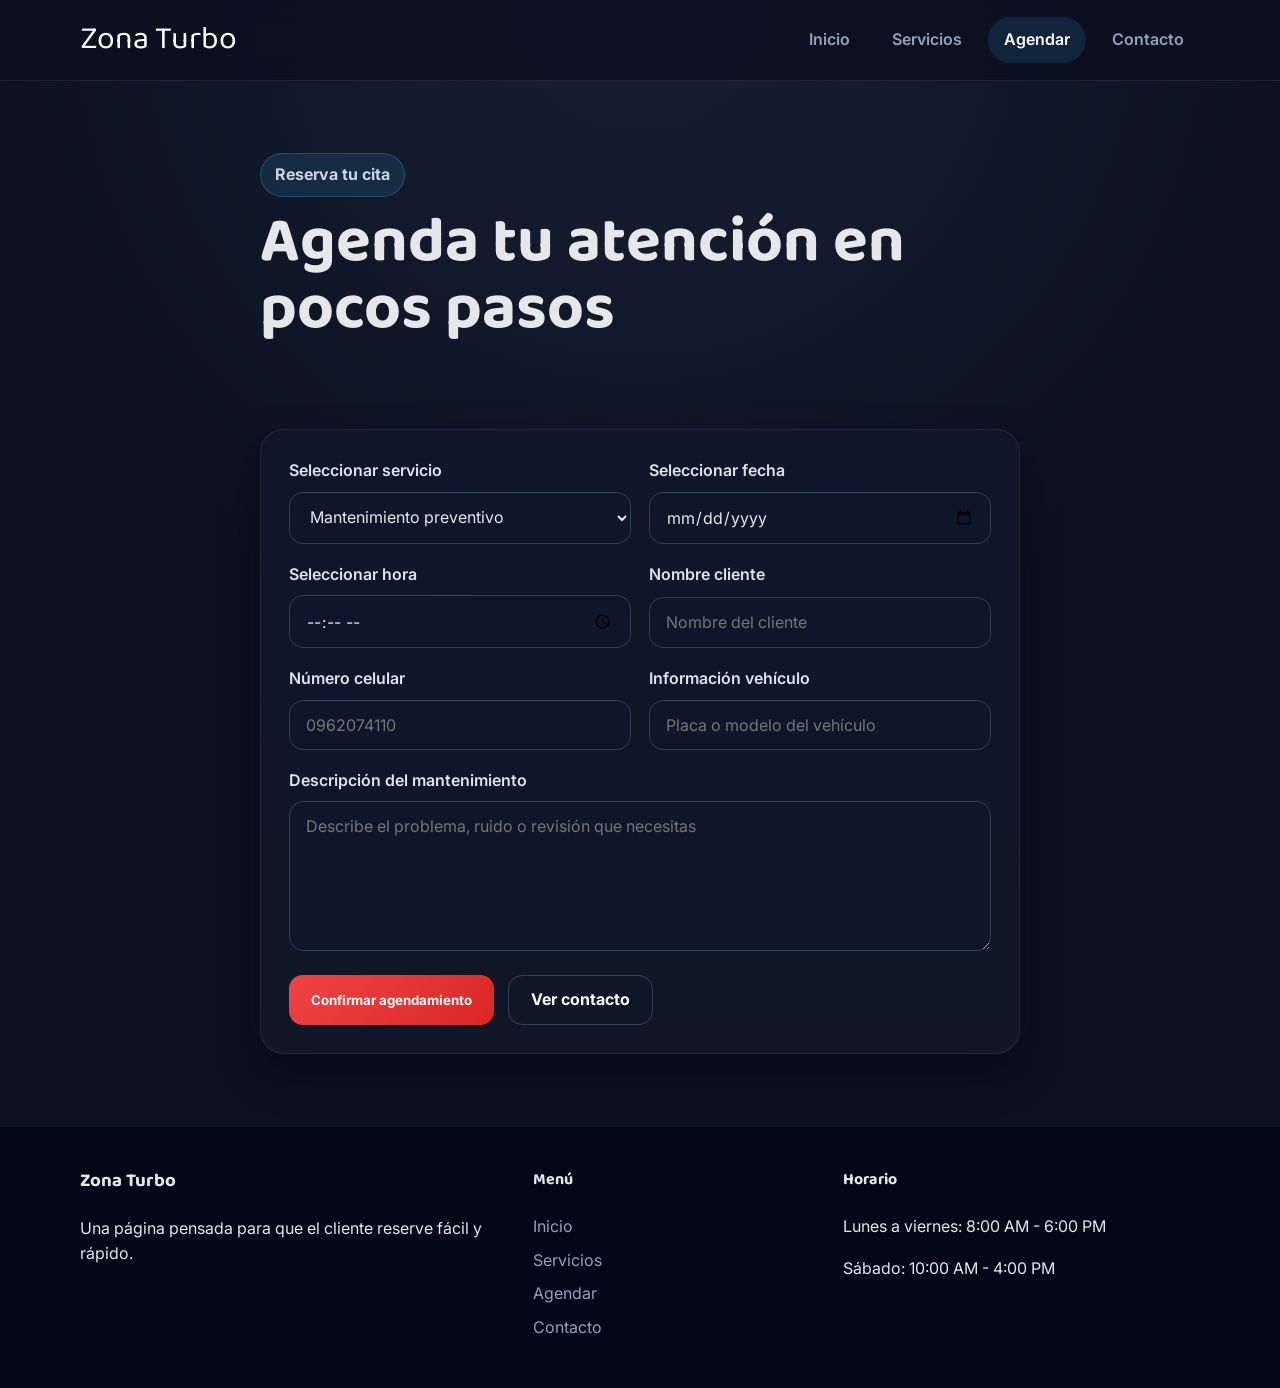
==== agendar.html @ ae723f56 "feat: segunda fase - navegacion completa, servicios, agendar y contacto con estilo oscuro unificado" ====
<!DOCTYPE html>
<html lang="es">
<head>
  <meta charset="UTF-8">
  <meta name="viewport" content="width=device-width, initial-scale=1.0">
  <title>Agendar | Zona Turbo</title>
  <meta name="description" content="Agenda tu cita de mantenimiento o revisión en Zona Turbo.">
  <link rel="preconnect" href="https://fonts.googleapis.com">
  <link rel="preconnect" href="https://fonts.gstatic.com" crossorigin>
  <link href="https://fonts.googleapis.com/css2?family=Baloo+2:wght@400;600;700&family=Inter:wght@400;500;600;700&display=swap" rel="stylesheet">
  <link rel="stylesheet" href="style.css">
</head>
<body>
  <header class="site-header">
    <div class="container nav-wrap">
      <a class="brand" href="index.html">Zona Turbo</a>
      <nav class="main-nav" aria-label="Principal">
        <a href="index.html">Inicio</a>
        <a href="servicios.html">Servicios</a>
        <a class="active" href="agendar.html">Agendar</a>
        <a href="contacto.html">Contacto</a>
      </nav>
    </div>
  </header>

  <main>
    <section class="page-top">
      <div class="container narrow">
        <span class="eyebrow">Reserva tu cita</span>
        <h1>Agenda tu atención en pocos pasos</h1>
      </div>
    </section>

    <section class="section">
      <div class="container narrow">
        <form class="booking-form card">
          <div class="form-grid two-col">
            <label>
              <span>Seleccionar servicio</span>
              <select>
                <option>Mantenimiento preventivo</option>
                <option>Revisión de frenos</option>
                <option>Revisión de suspensión</option>
                <option>Diagnóstico de motor</option>
                <option>Revisión de transmisión</option>
              </select>
            </label>
            <label>
              <span>Seleccionar fecha</span>
              <input type="date">
            </label>
          </div>

          <div class="form-grid two-col">
            <label>
              <span>Seleccionar hora</span>
              <input type="time">
            </label>
            <label>
              <span>Nombre cliente</span>
              <input type="text" placeholder="Nombre del cliente">
            </label>
          </div>

          <div class="form-grid two-col">
            <label>
              <span>Número celular</span>
              <input type="tel" placeholder="0962074110">
            </label>
            <label>
              <span>Información vehículo</span>
              <input type="text" placeholder="Placa o modelo del vehículo">
            </label>
          </div>

          <label>
            <span>Descripción del mantenimiento</span>
            <textarea rows="6" placeholder="Describe el problema, ruido o revisión que necesitas"></textarea>
          </label>

          <div class="hero-actions">
            <button class="btn btn-primary" type="submit">Confirmar agendamiento</button>
            <a class="btn btn-secondary" href="contacto.html">Ver contacto</a>
          </div>
        </form>
      </div>
    </section>
  </main>

  <footer class="site-footer">
    <div class="container footer-grid">
      <div>
        <h3>Zona Turbo</h3>
        <p>Una página pensada para que el cliente reserve fácil y rápido.</p>
      </div>
      <div>
        <h4>Menú</h4>
        <a href="index.html">Inicio</a>
        <a href="servicios.html">Servicios</a>
        <a href="agendar.html">Agendar</a>
        <a href="contacto.html">Contacto</a>
      </div>
      <div>
        <h4>Horario</h4>
        <p>Lunes a viernes: 8:00 AM - 6:00 PM</p>
        <p>Sábado: 10:00 AM - 4:00 PM</p>
      </div>
    </div>
  </footer>
</body>
</html>
---- style.css ----
:root {
  --bg: #0b1120;
  --bg-soft: #111827;
  --surface: #0f172a;
  --surface-2: #1e293b;
  --line: #334155;
  --text: #e5e7eb;
  --muted: #94a3b8;
  --primary: #ef4444;
  --primary-dark: #dc2626;
  --accent: #38bdf8;
  --shadow: 0 18px 40px rgba(2, 6, 23, 0.45);
}

* {
  box-sizing: border-box;
}

html {
  scroll-behavior: smooth;
}

body {
  margin: 0;
  font-family: 'Inter', sans-serif;
  background: radial-gradient(circle at top, #172033 0%, var(--bg) 45%);
  color: var(--text);
  line-height: 1.6;
}

a {
  color: inherit;
  text-decoration: none;
}

img {
  max-width: 100%;
  display: block;
}

.container {
  width: min(1120px, calc(100% - 32px));
  margin: 0 auto;
}

.narrow {
  width: min(760px, 100%);
}

.brand,
h1, h2, h3, h4 {
  font-family: 'Baloo 2', cursive;
}

.site-header {
  position: sticky;
  top: 0;
  z-index: 50;
  background: rgba(11, 17, 32, 0.88);
  backdrop-filter: blur(12px);
  border-bottom: 1px solid rgba(148, 163, 184, 0.15);
}

.nav-wrap {
  display: flex;
  align-items: center;
  justify-content: space-between;
  min-height: 80px;
  gap: 20px;
}

.brand {
  font-size: 2rem;
  color: #fff;
}

.main-nav {
  display: flex;
  gap: 10px;
  flex-wrap: wrap;
}

.main-nav a {
  padding: 10px 16px;
  border-radius: 999px;
  color: var(--muted);
  font-weight: 600;
  transition: 0.25s ease;
}

.main-nav a:hover,
.main-nav a.active {
  background: rgba(56, 189, 248, 0.12);
  color: #fff;
}

.hero,
.page-top {
  padding: 72px 0 42px;
}

.hero-grid {
  display: grid;
  grid-template-columns: 1.2fr 0.8fr;
  align-items: center;
  gap: 28px;
}

.hero-copy h1,
.page-top h1 {
  font-size: clamp(2.4rem, 5vw, 4.4rem);
  line-height: 1.05;
  margin: 12px 0 16px;
}

.eyebrow {
  display: inline-block;
  padding: 8px 14px;
  border-radius: 999px;
  background: rgba(56, 189, 248, 0.12);
  border: 1px solid rgba(56, 189, 248, 0.25);
  color: #cbd5e1;
  font-weight: 700;
}

.hero-actions {
  display: flex;
  gap: 14px;
  flex-wrap: wrap;
  margin-top: 24px;
}

.btn {
  display: inline-flex;
  align-items: center;
  justify-content: center;
  min-height: 50px;
  padding: 0 22px;
  border-radius: 14px;
  border: none;
  font-weight: 700;
  cursor: pointer;
  font-family: inherit;
  transition: transform 0.2s ease, background 0.2s ease, border-color 0.2s ease;
}

.btn:hover {
  transform: translateY(-2px);
}

.btn-primary {
  background: linear-gradient(135deg, var(--primary), var(--primary-dark));
  color: #fff;
}

.btn-secondary {
  background: transparent;
  color: #fff;
  border: 1px solid var(--line);
}

.card {
  background: linear-gradient(180deg, rgba(15, 23, 42, 0.95), rgba(17, 24, 39, 0.95));
  border: 1px solid rgba(148, 163, 184, 0.14);
  border-radius: 24px;
  box-shadow: var(--shadow);
}

.glass {
  background: linear-gradient(180deg, rgba(30, 41, 59, 0.72), rgba(15, 23, 42, 0.86));
}

.hero-panel,
.feature-card,
.contact-card,
.booking-form {
  padding: 28px;
}

.hero-panel h2 {
  margin-top: 0;
}

.hero-panel ul {
  padding-left: 20px;
  margin: 0;
}

.section {
  padding: 28px 0 72px;
}

.section-dark {
  background: linear-gradient(180deg, rgba(15, 23, 42, 0.92), rgba(2, 6, 23, 0.98));
  border-top: 1px solid rgba(148, 163, 184, 0.1);
  border-bottom: 1px solid rgba(148, 163, 184, 0.1);
}

.section-head {
  margin-bottom: 28px;
}

.section-head h2 {
  font-size: clamp(2rem, 4vw, 3rem);
  margin: 12px 0 0;
}

.card-grid {
  display: grid;
  gap: 22px;
}

.cols-4 {
  grid-template-columns: repeat(4, 1fr);
}

.cols-3 {
  grid-template-columns: repeat(3, 1fr);
}

.service-card {
  overflow: hidden;
  padding: 16px;
}

.service-card img {
  width: 100%;
  height: 190px;
  object-fit: cover;
  border-radius: 18px;
  margin-bottom: 14px;
}

.service-card h3,
.feature-card h3 {
  margin-top: 0;
  margin-bottom: 10px;
  font-size: 1.3rem;
}

.service-card p,
.feature-card p {
  color: var(--muted);
  margin: 0;
}

.stack-lg {
  display: grid;
  gap: 28px;
}

.service-row {
  display: grid;
  grid-template-columns: 0.95fr 1.05fr;
  align-items: center;
  gap: 28px;
  padding: 20px;
}

.service-row h2 {
  margin-top: 0;
}

.service-row ul {
  padding-left: 20px;
  color: var(--muted);
}

.service-row img {
  width: 100%;
  min-height: 300px;
  object-fit: cover;
  border-radius: 20px;
}

.reverse-row img {
  order: 2;
}

.form-grid {
  display: grid;
  gap: 18px;
  margin-bottom: 18px;
}

.two-col {
  grid-template-columns: repeat(2, 1fr);
}

label {
  display: grid;
  gap: 8px;
  font-weight: 600;
  color: #dbe3ee;
}

input,
select,
textarea {
  width: 100%;
  padding: 14px 16px;
  border-radius: 14px;
  border: 1px solid var(--line);
  background: rgba(15, 23, 42, 0.92);
  color: var(--text);
  font-family: inherit;
  font-size: 1rem;
}

textarea {
  resize: vertical;
  min-height: 150px;
}

.contact-grid {
  display: grid;
  grid-template-columns: 1fr 1fr;
  gap: 24px;
}

.info-block {
  margin-bottom: 18px;
}

.info-block p {
  margin: 4px 0 0;
  color: var(--muted);
}

.map-box {
  overflow: hidden;
}

.map-box iframe {
  width: 100%;
  height: 420px;
  border: 0;
  display: block;
}

.footer-grid {
  display: grid;
  grid-template-columns: 1.2fr 0.8fr 1fr;
  gap: 24px;
}

.site-footer {
  background: #020617;
  padding: 40px 0;
  border-top: 1px solid rgba(148, 163, 184, 0.12);
}

.site-footer a {
  display: block;
  margin-bottom: 8px;
  color: var(--muted);
}

.site-footer p,
.site-footer h3,
.site-footer h4 {
  margin-top: 0;
}

@media (max-width: 1024px) {
  .cols-4 {
    grid-template-columns: repeat(2, 1fr);
  }
  .cols-3,
  .hero-grid,
  .service-row,
  .two-col,
  .contact-grid,
  .footer-grid {
    grid-template-columns: 1fr 1fr;
  }
}

@media (max-width: 720px) {
  .nav-wrap {
    flex-direction: column;
    padding: 14px 0 18px;
    text-align: center;
  }
  .main-nav {
    justify-content: center;
  }
  .hero-grid,
  .cols-4,
  .cols-3,
  .service-row,
  .two-col,
  .contact-grid,
  .footer-grid {
    grid-template-columns: 1fr;
  }
  .reverse-row img {
    order: initial;
  }
  .hero,
  .page-top {
    padding-top: 44px;
  }
}
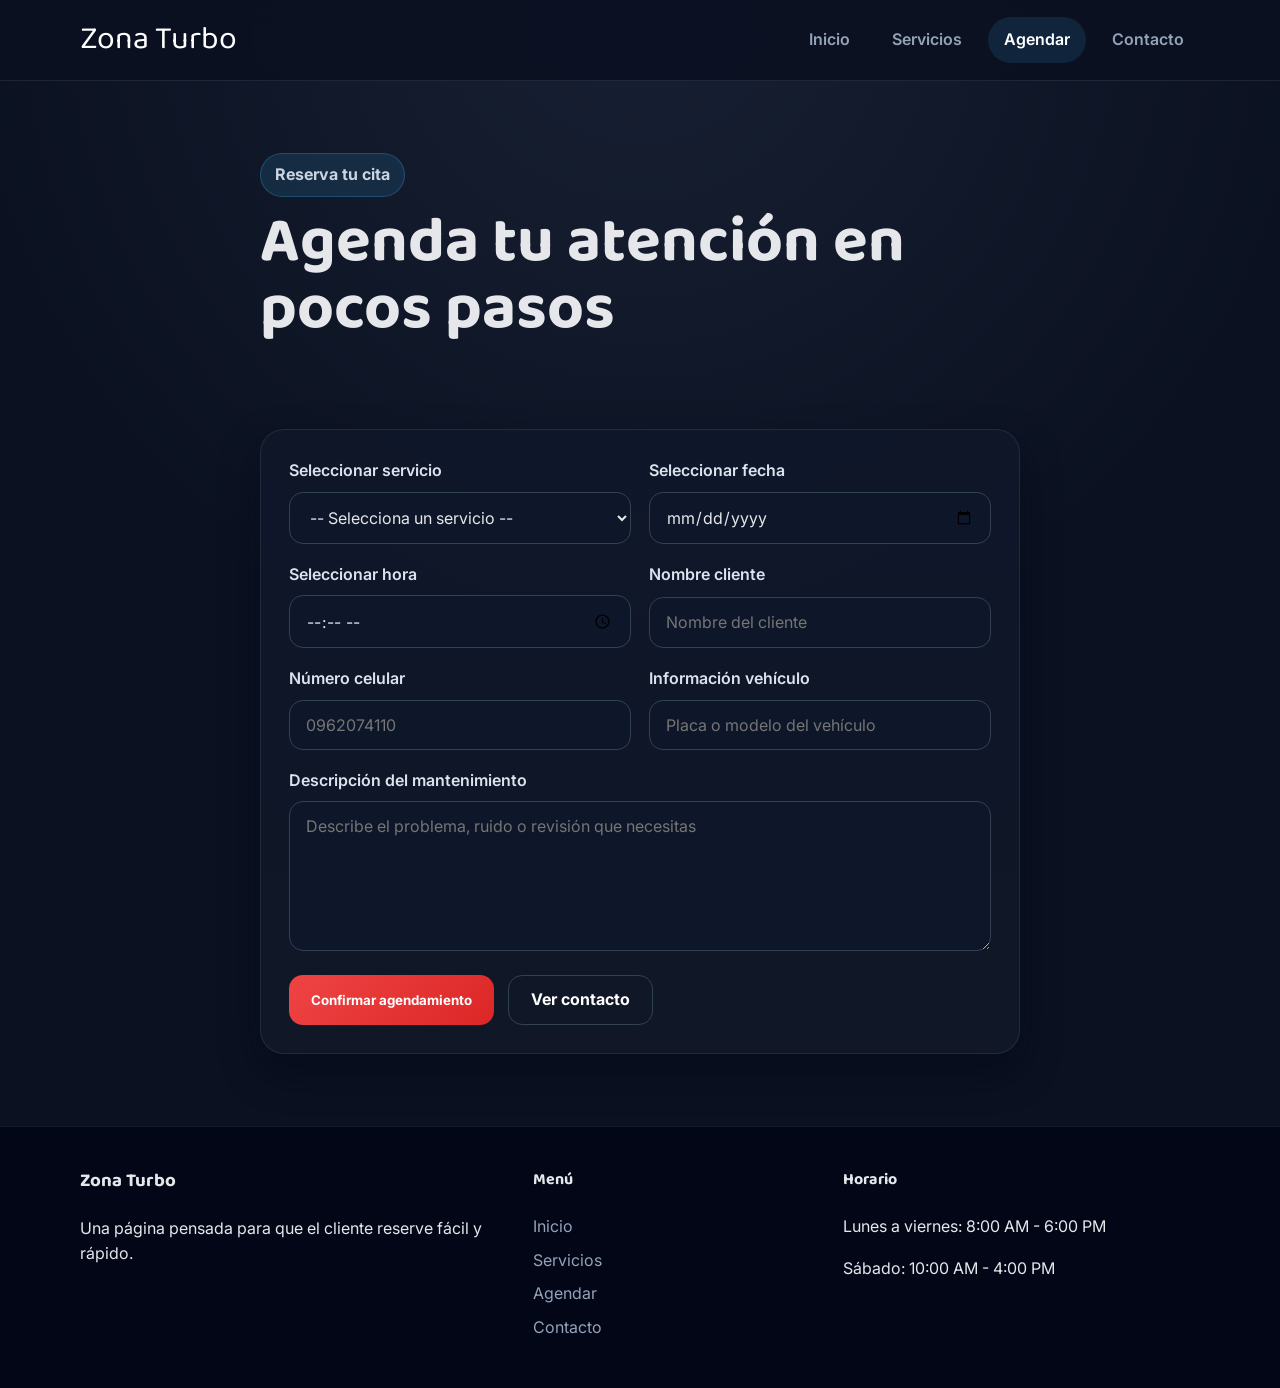
==== commit bc05f4e9: "Mejoras: SEO, Open Graph, accesibilidad, animaciones fade-up, botón volver arriba, focus-visible, ho" ====
--- a/agendar.html
+++ b/agendar.html
@@ -4,7 +4,12 @@
   <meta charset="UTF-8">
   <meta name="viewport" content="width=device-width, initial-scale=1.0">
   <title>Agendar | Zona Turbo</title>
-  <meta name="description" content="Agenda tu cita de mantenimiento o revisión en Zona Turbo.">
+  <meta name="description" content="Agenda tu cita de mantenimiento o revisión en Zona Turbo, Tulcán. Rápido y desde la web.">
+  <meta name="keywords" content="agendar cita taller Tulcán, reservar mantenimiento automotriz">
+  <meta property="og:title" content="Agendar cita | Zona Turbo">
+  <meta property="og:description" content="Reserva tu cita de mantenimiento en Zona Turbo en pocos pasos.">
+  <meta property="og:type" content="website">
+  <link rel="icon" href="data:image/svg+xml,<svg xmlns='http://www.w3.org/2000/svg' viewBox='0 0 100 100'><text y='.9em' font-size='90'>🔧</text></svg>">
   <link rel="preconnect" href="https://fonts.googleapis.com">
   <link rel="preconnect" href="https://fonts.gstatic.com" crossorigin>
   <link href="https://fonts.googleapis.com/css2?family=Baloo+2:wght@400;600;700&family=Inter:wght@400;500;600;700&display=swap" rel="stylesheet">
@@ -26,18 +31,19 @@
   <main>
     <section class="page-top">
       <div class="container narrow">
-        <span class="eyebrow">Reserva tu cita</span>
-        <h1>Agenda tu atención en pocos pasos</h1>
+        <span class="eyebrow fade-up">Reserva tu cita</span>
+        <h1 class="fade-up" style="animation-delay:0.1s">Agenda tu atención en pocos pasos</h1>
       </div>
     </section>
 
     <section class="section">
       <div class="container narrow">
-        <form class="booking-form card">
+        <form class="booking-form card fade-up" action="https://formspree.io/f/xkgjnqpw" method="POST">
           <div class="form-grid two-col">
             <label>
               <span>Seleccionar servicio</span>
-              <select>
+              <select name="servicio" required>
+                <option value="">-- Selecciona un servicio --</option>
                 <option>Mantenimiento preventivo</option>
                 <option>Revisión de frenos</option>
                 <option>Revisión de suspensión</option>
@@ -47,35 +53,35 @@
             </label>
             <label>
               <span>Seleccionar fecha</span>
-              <input type="date">
+              <input type="date" name="fecha" required>
             </label>
           </div>
 
           <div class="form-grid two-col">
             <label>
               <span>Seleccionar hora</span>
-              <input type="time">
+              <input type="time" name="hora" required>
             </label>
             <label>
               <span>Nombre cliente</span>
-              <input type="text" placeholder="Nombre del cliente">
+              <input type="text" name="nombre" placeholder="Nombre del cliente" required>
             </label>
           </div>
 
           <div class="form-grid two-col">
             <label>
               <span>Número celular</span>
-              <input type="tel" placeholder="0962074110">
+              <input type="tel" name="celular" placeholder="0962074110" required>
             </label>
             <label>
               <span>Información vehículo</span>
-              <input type="text" placeholder="Placa o modelo del vehículo">
+              <input type="text" name="vehiculo" placeholder="Placa o modelo del vehículo" required>
             </label>
           </div>
 
           <label>
             <span>Descripción del mantenimiento</span>
-            <textarea rows="6" placeholder="Describe el problema, ruido o revisión que necesitas"></textarea>
+            <textarea name="descripcion" rows="6" placeholder="Describe el problema, ruido o revisión que necesitas"></textarea>
           </label>
 
           <div class="hero-actions">
@@ -107,5 +113,19 @@
       </div>
     </div>
   </footer>
+
+  <button class="back-to-top" id="backToTop" aria-label="Volver arriba" title="Volver arriba">↑</button>
+
+  <script>
+    const observer = new IntersectionObserver((entries) => {
+      entries.forEach(e => {
+        if (e.isIntersecting) { e.target.classList.add('visible'); observer.unobserve(e.target); }
+      });
+    }, { threshold: 0.12 });
+    document.querySelectorAll('.fade-up').forEach(el => observer.observe(el));
+    const btn = document.getElementById('backToTop');
+    window.addEventListener('scroll', () => btn.classList.toggle('show', window.scrollY > 300));
+    btn.addEventListener('click', () => window.scrollTo({ top: 0, behavior: 'smooth' }));
+  </script>
 </body>
 </html>
--- a/style.css
+++ b/style.css
@@ -52,6 +52,18 @@
   font-family: 'Baloo 2', cursive;
 }
 
+/* ── Animaciones fade-up ── */
+.fade-up {
+  opacity: 0;
+  transform: translateY(28px);
+  transition: opacity 0.55s ease, transform 0.55s ease;
+}
+.fade-up.visible {
+  opacity: 1;
+  transform: translateY(0);
+}
+
+/* ── Header ── */
 .site-header {
   position: sticky;
   top: 0;
@@ -72,6 +84,10 @@
 .brand {
   font-size: 2rem;
   color: #fff;
+  transition: color 0.2s ease;
+}
+.brand:hover {
+  color: var(--accent);
 }
 
 .main-nav {
@@ -94,6 +110,12 @@
   color: #fff;
 }
 
+.main-nav a:focus-visible {
+  outline: 2px solid var(--accent);
+  outline-offset: 3px;
+}
+
+/* ── Hero ── */
 .hero,
 .page-top {
   padding: 72px 0 42px;
@@ -130,6 +152,7 @@
   margin-top: 24px;
 }
 
+/* ── Botones ── */
 .btn {
   display: inline-flex;
   align-items: center;
@@ -141,16 +164,25 @@
   font-weight: 700;
   cursor: pointer;
   font-family: inherit;
-  transition: transform 0.2s ease, background 0.2s ease, border-color 0.2s ease;
+  transition: transform 0.2s ease, background 0.2s ease, border-color 0.2s ease, box-shadow 0.2s ease;
 }
 
 .btn:hover {
   transform: translateY(-2px);
+  box-shadow: 0 8px 24px rgba(0,0,0,0.3);
+}
+
+.btn:focus-visible {
+  outline: 2px solid var(--accent);
+  outline-offset: 3px;
 }
 
 .btn-primary {
   background: linear-gradient(135deg, var(--primary), var(--primary-dark));
   color: #fff;
+}
+.btn-primary:hover {
+  background: linear-gradient(135deg, #f87171, var(--primary));
 }
 
 .btn-secondary {
@@ -158,12 +190,21 @@
   color: #fff;
   border: 1px solid var(--line);
 }
-
+.btn-secondary:hover {
+  border-color: var(--accent);
+  color: var(--accent);
+}
+
+/* ── Cards ── */
 .card {
   background: linear-gradient(180deg, rgba(15, 23, 42, 0.95), rgba(17, 24, 39, 0.95));
   border: 1px solid rgba(148, 163, 184, 0.14);
   border-radius: 24px;
   box-shadow: var(--shadow);
+  transition: box-shadow 0.3s ease, transform 0.3s ease;
+}
+.card:hover {
+  box-shadow: 0 24px 48px rgba(2, 6, 23, 0.6);
 }
 
 .glass {
@@ -186,6 +227,7 @@
   margin: 0;
 }
 
+/* ── Secciones ── */
 .section {
   padding: 28px 0 72px;
 }
@@ -229,6 +271,10 @@
   object-fit: cover;
   border-radius: 18px;
   margin-bottom: 14px;
+  transition: transform 0.4s ease;
+}
+.service-card:hover img {
+  transform: scale(1.03);
 }
 
 .service-card h3,
@@ -271,12 +317,17 @@
   min-height: 300px;
   object-fit: cover;
   border-radius: 20px;
+  transition: transform 0.4s ease;
+}
+.service-row:hover img {
+  transform: scale(1.02);
 }
 
 .reverse-row img {
   order: 2;
 }
 
+/* ── Formularios ── */
 .form-grid {
   display: grid;
   gap: 18px;
@@ -305,6 +356,22 @@
   color: var(--text);
   font-family: inherit;
   font-size: 1rem;
+  transition: border-color 0.25s ease, box-shadow 0.25s ease;
+}
+
+input:focus,
+select:focus,
+textarea:focus {
+  outline: none;
+  border-color: var(--accent);
+  box-shadow: 0 0 0 3px rgba(56, 189, 248, 0.18);
+}
+
+input:focus-visible,
+select:focus-visible,
+textarea:focus-visible {
+  outline: 2px solid var(--accent);
+  outline-offset: 2px;
 }
 
 textarea {
@@ -312,6 +379,7 @@
   min-height: 150px;
 }
 
+/* ── Contacto ── */
 .contact-grid {
   display: grid;
   grid-template-columns: 1fr 1fr;
@@ -325,6 +393,11 @@
 .info-block p {
   margin: 4px 0 0;
   color: var(--muted);
+}
+
+.info-block a:hover {
+  color: var(--accent);
+  text-decoration: underline;
 }
 
 .map-box {
@@ -338,6 +411,7 @@
   display: block;
 }
 
+/* ── Footer ── */
 .footer-grid {
   display: grid;
   grid-template-columns: 1.2fr 0.8fr 1fr;
@@ -354,6 +428,14 @@
   display: block;
   margin-bottom: 8px;
   color: var(--muted);
+  transition: color 0.2s ease;
+}
+.site-footer a:hover {
+  color: var(--accent);
+}
+.site-footer a:focus-visible {
+  outline: 2px solid var(--accent);
+  outline-offset: 2px;
 }
 
 .site-footer p,
@@ -362,6 +444,44 @@
   margin-top: 0;
 }
 
+/* ── Botón volver arriba ── */
+.back-to-top {
+  position: fixed;
+  bottom: 28px;
+  right: 28px;
+  z-index: 99;
+  width: 48px;
+  height: 48px;
+  border-radius: 50%;
+  background: linear-gradient(135deg, var(--primary), var(--primary-dark));
+  color: #fff;
+  font-size: 1.4rem;
+  border: none;
+  cursor: pointer;
+  display: flex;
+  align-items: center;
+  justify-content: center;
+  box-shadow: 0 6px 20px rgba(239, 68, 68, 0.4);
+  opacity: 0;
+  pointer-events: none;
+  transform: translateY(12px);
+  transition: opacity 0.3s ease, transform 0.3s ease;
+}
+.back-to-top.show {
+  opacity: 1;
+  pointer-events: auto;
+  transform: translateY(0);
+}
+.back-to-top:hover {
+  transform: translateY(-3px);
+  box-shadow: 0 10px 28px rgba(239, 68, 68, 0.5);
+}
+.back-to-top:focus-visible {
+  outline: 2px solid var(--accent);
+  outline-offset: 3px;
+}
+
+/* ── Responsive ── */
 @media (max-width: 1024px) {
   .cols-4 {
     grid-template-columns: repeat(2, 1fr);
@@ -401,4 +521,8 @@
   .page-top {
     padding-top: 44px;
   }
-}
+  .back-to-top {
+    bottom: 18px;
+    right: 18px;
+  }
+}
